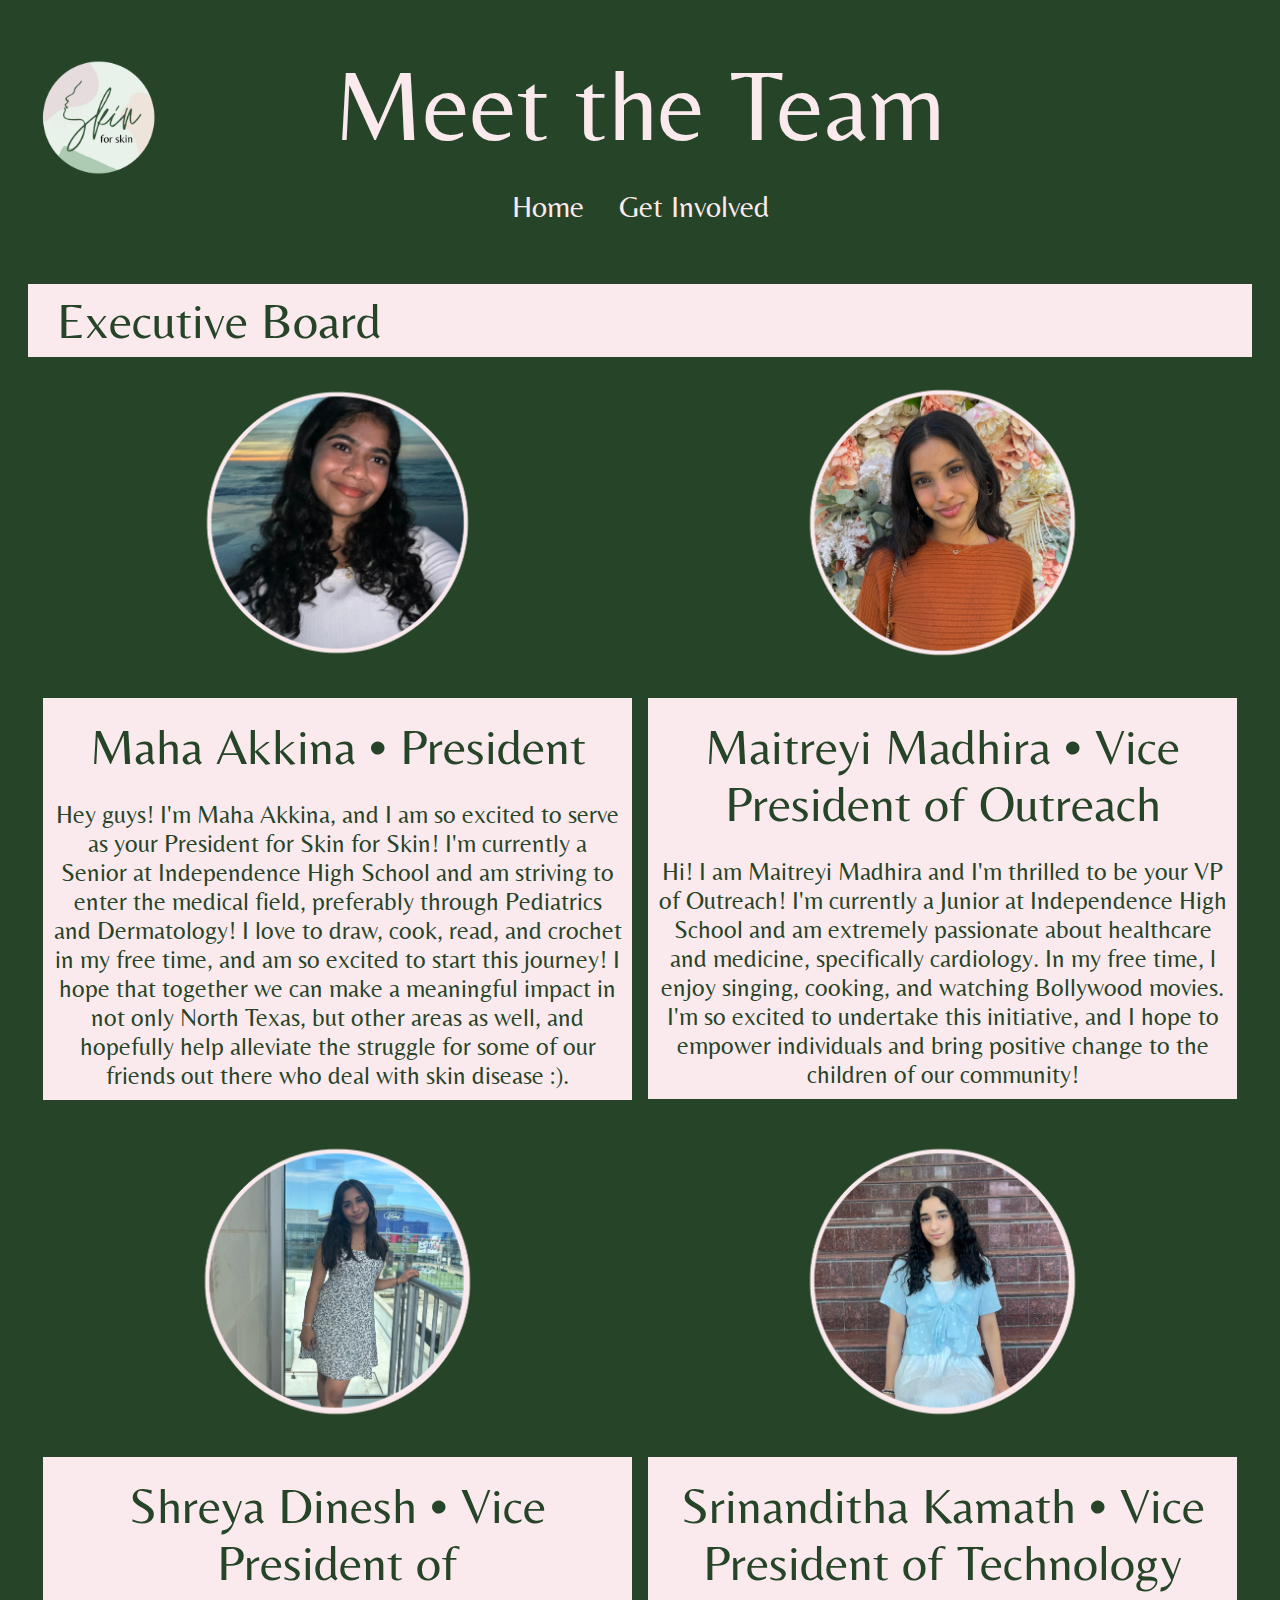
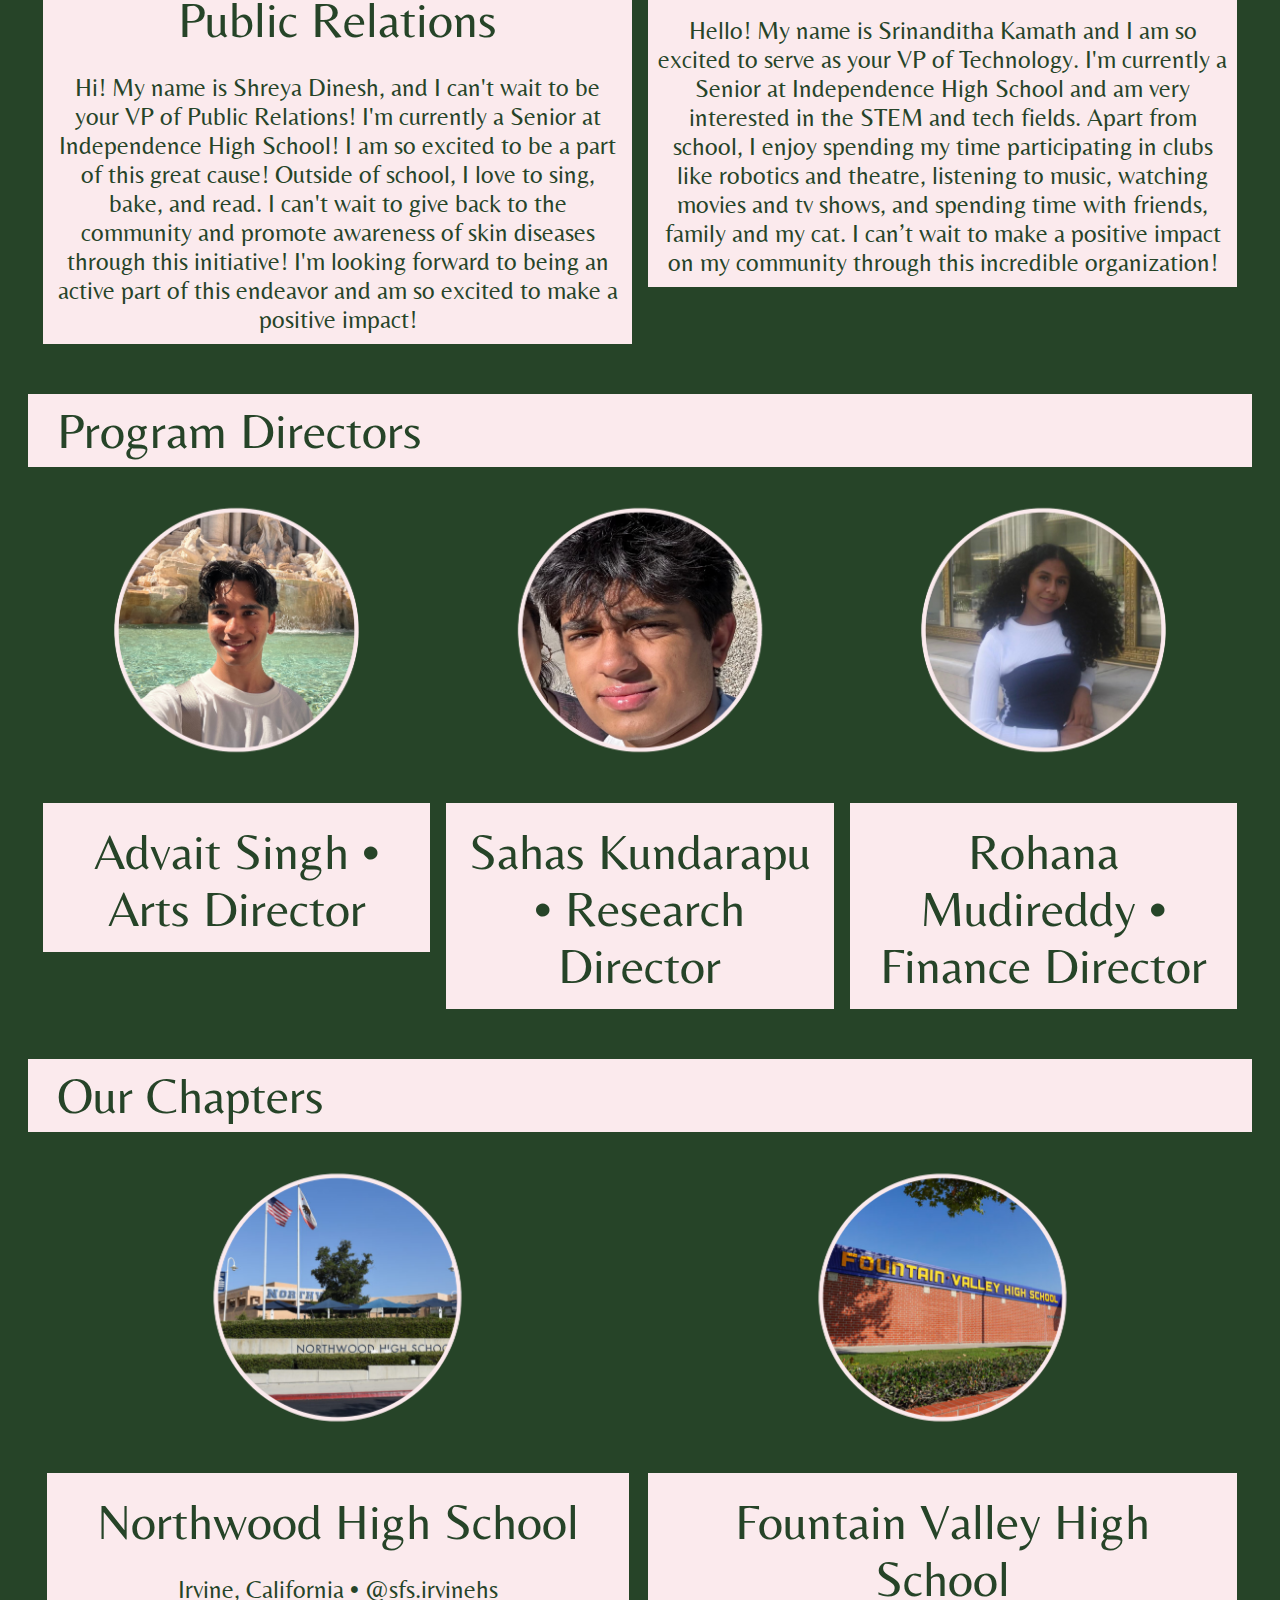
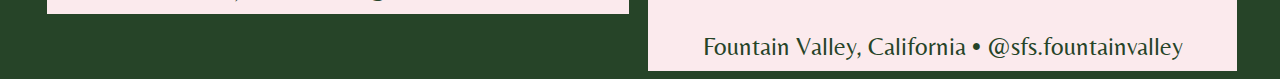
==== ourTeam.html @ 89df95e7 "Add files via upload" ====
<!DOCTYPE html>
<html>
  <head>

    <!-- importing font -->
    <link rel="preconnect" href="https://fonts.googleapis.com">
    <link rel="preconnect" href="https://fonts.gstatic.com" crossorigin>
    <link href="https://fonts.googleapis.com/css2?family=Belleza&display=swap" rel="stylesheet">



      <title>Our Team</title>
      <meta charset="utf-8" />
      <meta http-equiv="X-UA-Compatible" content="IE=edge" />
      <meta name="viewport" content="width=device-width, initial-scale=1" />

      <!-- link the webpage's stylesheet -->
      <link rel="stylesheet" href="/ourTeam.css" />

      <!-- link the webpage's JavaScript file -->
      <script src="/script.js" defer></script>

    </head>

  <body>

    <div class="header">
      <a href = "index.html"> <img id = "logo" src ="assets/sfslogo.png" alt = "Skin for Skin Logo. A circle with peach, purple, and green shapes in it. The outline of a face spells out the letter S, and the rest of the name Skin for Skin is spelled out.">
        </a>
    <span>Meet the Team</span>
    </div>
    <div class="tabs-container">
      <div class="tabs">
        <a href="index.html">Home</a>
        <a href="getInvolved.html">Get Involved</a>
      </div>
    </div>

    <div class = "Exec">
      <p>Executive Board</p>
    </div>
    <div class="wrapper">
      <div class="section">
        <img src="assets/Maha.png" alt="Image of Maha, President of skin for skin.">
        <div class="Text">
          <p class="name">Maha Akkina • President</p>
          <p>Hey guys! I'm Maha Akkina, and I am so excited to serve as your President for Skin for Skin! I'm currently a Senior at Independence High School and am striving to enter the medical field, preferably through Pediatrics and Dermatology! I love to draw, cook, read, and crochet in my free time, and am so excited to start this journey! I hope that together we can make a meaningful impact in not only North Texas, but other areas as well, and hopefully help alleviate the struggle for some of our friends out there who deal with skin disease :).</p>
        </div>
      </div>

      <div class="section">
        <img src="assets/Maitreyi.png" alt="Image of Maitreyi, Vice President of outreach for skin for skin.">
        <div class="Text">
          <p class="name">Maitreyi Madhira • Vice President of Outreach</p>
          <p>Hi! I am Maitreyi Madhira and I'm thrilled to be your VP of Outreach! I'm currently a Junior at Independence High School and am extremely passionate about healthcare and medicine, specifically cardiology. In my free time, l enjoy singing, cooking, and watching Bollywood movies. I'm so excited to undertake this initiative, and I hope to empower individuals and bring positive change to the children of our community!</p>
        </div>
      </div>

      <div class="section">
        <img src="assets/Shreya.png" alt="Image of Shreya, Vice President of Public Relations for skin for skin.">
        <div class="Text">
          <p class="name">Shreya Dinesh • Vice President of <br> Public Relations</p>
          <p>Hi! My name is Shreya Dinesh, and I can't wait to be your VP of Public Relations! I'm currently a Senior at Independence High School! I am so excited to be a part of this great cause! Outside of school, I love to sing, bake, and read. I can't wait to give back to the community and promote awareness of skin diseases through this initiative! I'm looking forward to being an active part of this endeavor and am so excited to make a positive impact!</p>
        </div>
      </div>

      <div class="section">
        <img src="assets/Srinanditha.png" alt="Image of Srinanditha, Vice President of technology for skin for skin.">
        <div class="Text">
          <p class="name">Srinanditha Kamath • Vice President of Technology</p>
          <p>Hello! My name is Srinanditha Kamath and I am so excited to serve as your VP of Technology. I'm currently a Senior at Independence High School and am very interested in the STEM and tech fields. Apart from school, I enjoy spending my time participating in clubs like robotics and theatre, listening to music, watching movies and tv shows, and spending time with friends, family and my cat. I can’t wait to make a positive impact on my community through this incredible organization!<br>      </p>
        </div>
      </div>
    </div>

    <!-- program directors -->

    <div class = "Exec">
      <p>Program Directors</p>
    </div>
    <div class="wrapper2">
      <div class="section">
        <img src="assets/adv.png" alt="Image of Advait Singh, Arts Director for skin for skin.">
        <div class="Text">
          <p class="name">Advait Singh • Arts Director</p>
        </div>
      </div>

      <div class="section">
        <img src="assets/suhas.png" alt="Image of Sahas Kundarapu, Research Director for skin for skin.">
        <div class="Text">
          <p class="name">Sahas Kundarapu • Research Director</p>
        </div>
      </div>

      <div class="section">
        <img src="assets/rohana.png" alt="Image of  Rohana Mudireddy, Finance director for skin for skin.">
        <div class="Text">
          <p class="name"> Rohana Mudireddy • Finance Director</p>
        </div>
      </div>

    </div>
    
<!-- chapters -->

    <div class = "Exec">
      <p>Our Chapters</p>
    </div>
    <div class="wrapper">
      <div class="section">
        <img src="assets/northwood.png" alt="Image of Northwood High School">
        <div class="Text">
          <p class="name2">Northwood High School</p>
          <p>Irvine, California • @sfs.irvinehs</p>
        </div>
      </div>

      <div class="section">
        <img src="assets/fountain.png" alt="Image of Fountain Valley High School">
        <div class="Text">
          <p class="name2">Fountain Valley High School</p>
          <p>Fountain Valley, California • @sfs.fountainvalley</p>
        </div>
      </div>

  </body>
---- ourTeam.css ----
body {
   font-family: "Belleza", sans-serif; 
   background-color:#264428;

   }


#logo {
   width: 200px;
   height: auto;
   
}

.header{
   display: flex; 
   align-items: center;
   position: relative;
   margin-top: 60px;

}

.header span{
  color: #fbeaed;
  font-size: 100px;
  font-family: "Belleza", sans-serif;
  text-align: center;
 position: absolute;
   left: 50%;
   transform: translate(-50%, -50%); /* Compensate for the container's width move it half of its width to ensure perfect centering */

   margin-top: 85px;

}

.Exec {
   background-color: #fbeaed;
   color:#264428;
   font-size: 60px;
   padding-left: 19px;
   margin-left: 20px;
   margin-right: 20px;
   margin-top: 50px;
}

.Exec p{
   padding-top: 8px;
   padding-bottom: 8px;
   font-size: 50px;
   text-align: left;

}


.wrapper {
  display: grid;
  grid-template-columns: repeat(2, 1fr); /* 2 columns */
  gap: 1em; /* Space between items */
  padding: 0 35px; /* Horizontal padding */
}


.wrapper2 {
  display: grid;
  grid-template-columns: repeat(3, 1fr);
  gap: 1em; /* Space between items */
  padding: 0 35px; /* Horizontal padding */
}
.section {
  display: flex;
  flex-direction: column;
  align-items: center;
  text-align: center;
}

.section img {
  width: 100%; /* Set the width of the image */
  height: auto; /* Maintain the aspect ratio */
  margin-bottom: 10px; /* Space between the image and text */
}

.wrapper2 img{
  width: 150%;
}



.Text {
  background-color: #fbeaed;
  color: #264428;
}

.name {
  font-size: 50px;
  margin: 10px 0 5px; /* Adjust margin to ensure proper spacing */
}

.name2 {
  font-size: 50px;
  margin: 10px 40px 5px 40px;
}

p {
  font-size: 25px;
  margin: 0;
  padding: 10px;
}

/* STYLE NAV BAR */
/* Centering the tabs container */
.tabs-container {
  display: flex;
  justify-content: center; /* Center horizontally */
 /* Optional: Add padding to ensure some space around */
}

/* Styling the tabs */
.tabs {
  display: flex; /* Arrange tabs in a row */
  gap: 15px; /* Optional: Add space between tabs */
   text-align: center;
    display: flex;                       /* Use Flexbox for layout */
    align-items: center;                 /* Align items vertically centered */
}

.tabs a {
  color: #fbeaed;
  text-decoration: none;
  padding: 10px;
  border-radius: 20px;
  font-size: 30px; /* Adjust font size if needed */
}

.tabs a:hover {
  background-color: #f5f1ed;
  color: #264428;
}
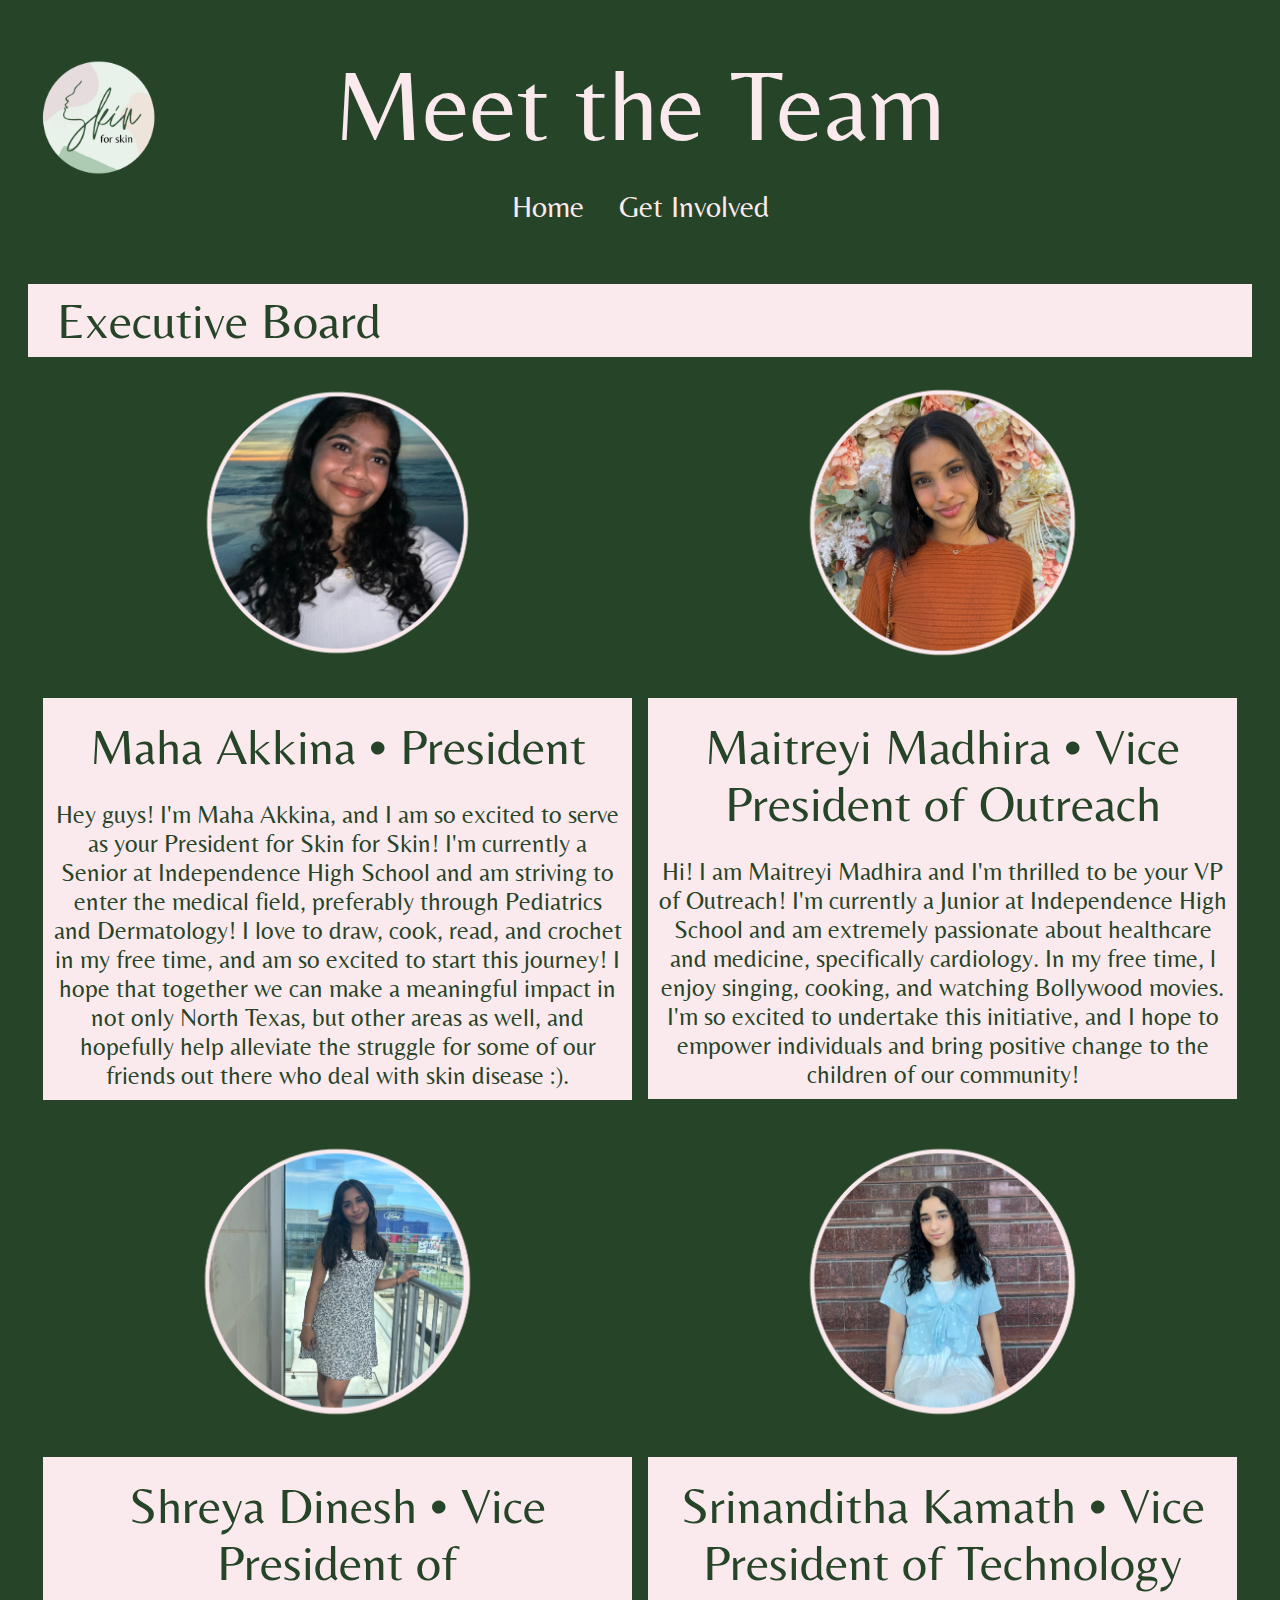
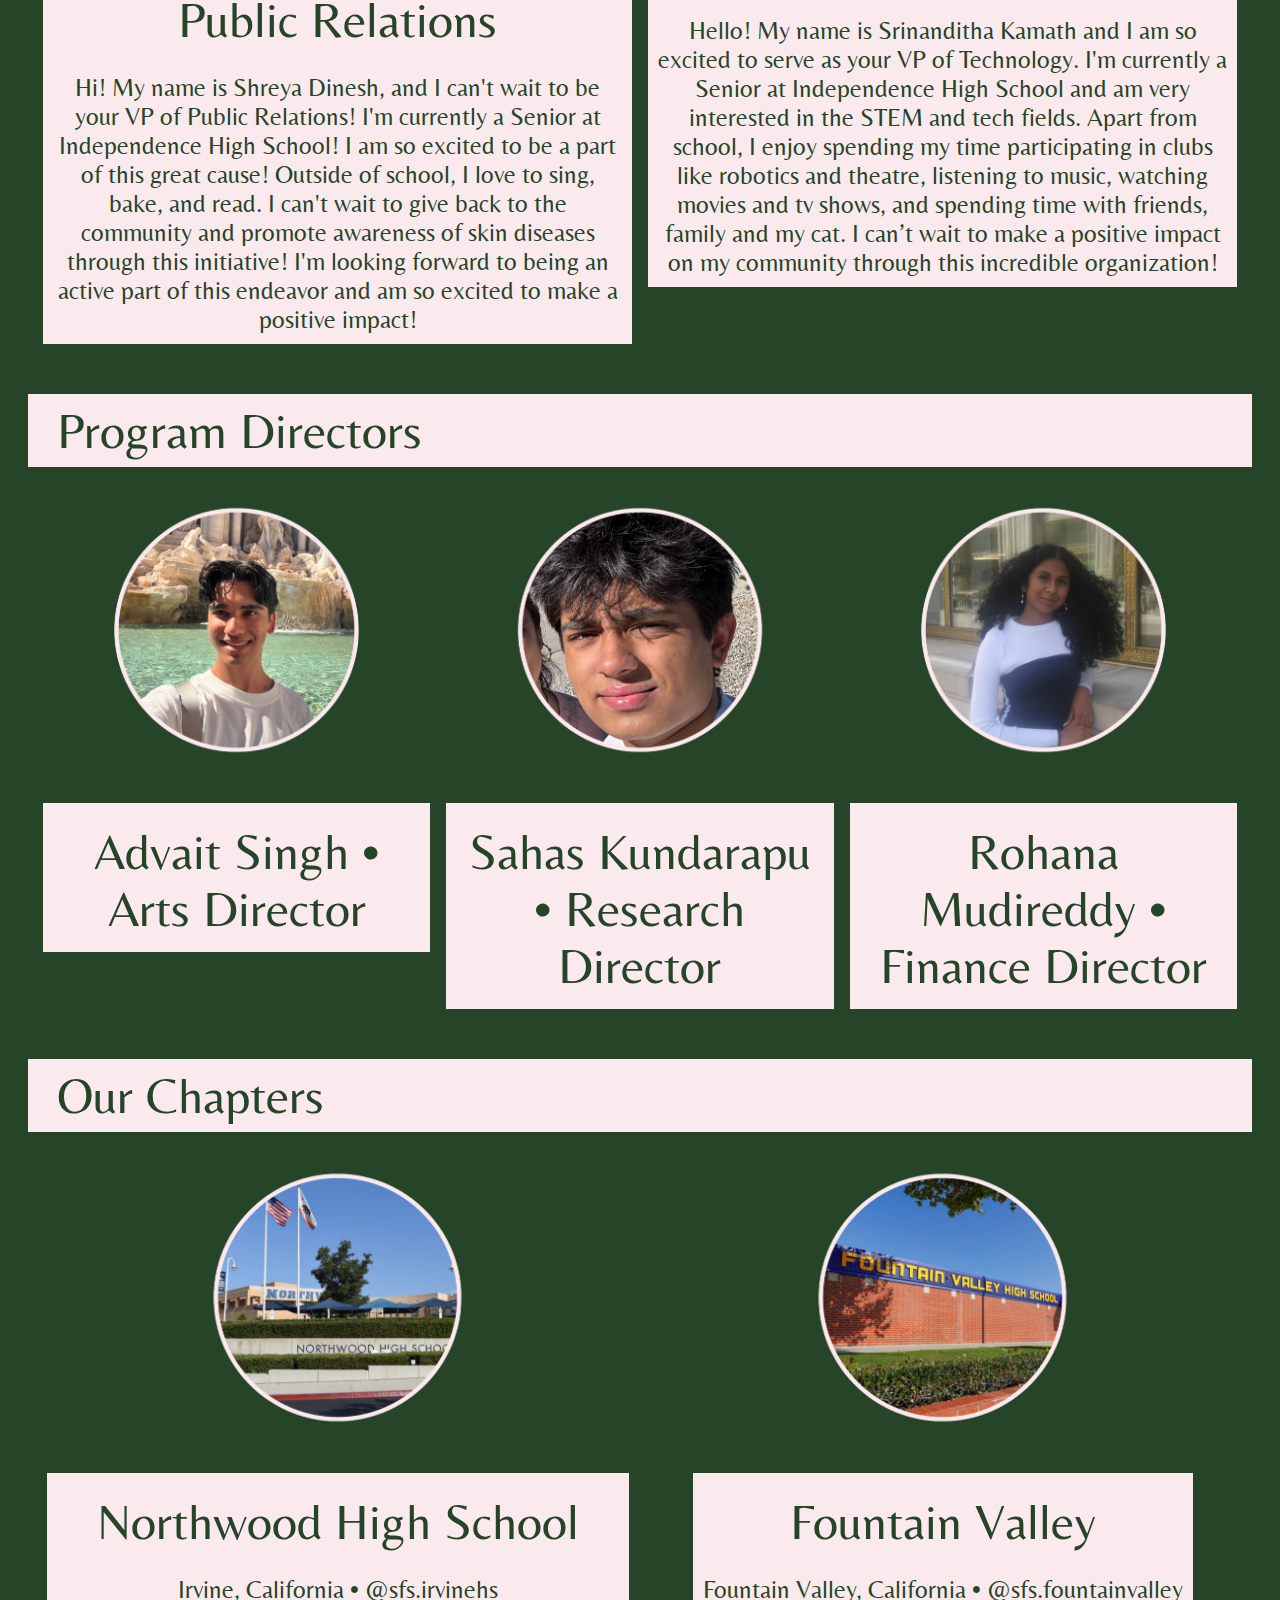
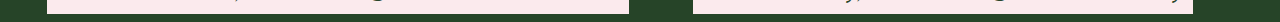
==== commit 9da8855d: "Update ourTeam.html" ====
--- a/ourTeam.html
+++ b/ourTeam.html
@@ -117,11 +117,11 @@
       </div>
 
       <div class="section">
-        <img src="assets/fountain.png" alt="Image of Fountain Valley High School">
+        <img src="assets/fountain.png" alt="Image of Fountain Valley">
         <div class="Text">
-          <p class="name2">Fountain Valley High School</p>
+          <p class="name2">Fountain Valley</p>
           <p>Fountain Valley, California • @sfs.fountainvalley</p>
         </div>
       </div>
 
-  </body>+  </body>
